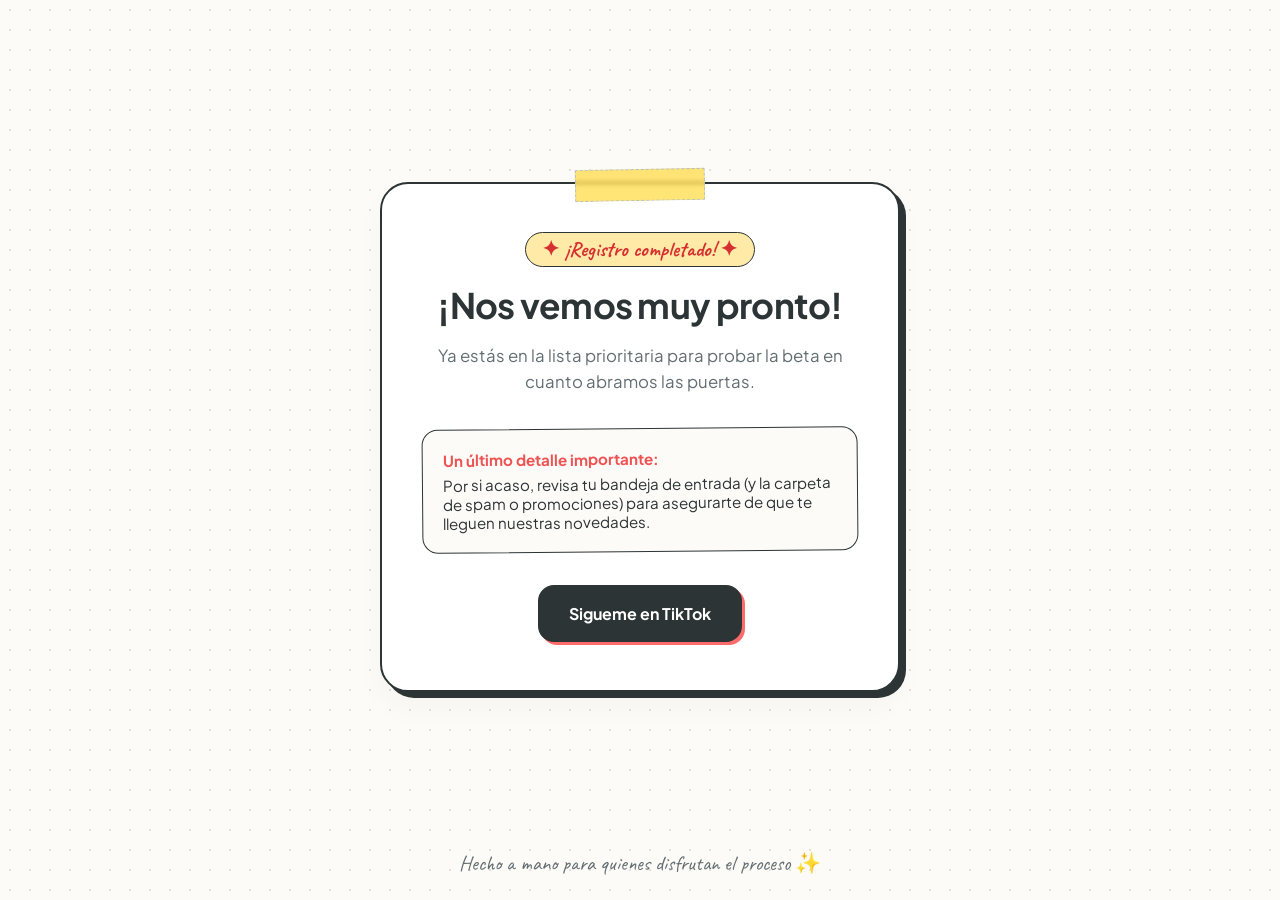
==== gracias.html @ a3b4f9c4 "Add files via upload" ====
<!DOCTYPE html>
<html lang="es">
<head>
    <meta charset="UTF-8">
    <meta name="viewport" content="width=device-width, initial-scale=1.0">
    <title>¡Gracias por unirte! | La libreta</title>
    <!-- Fuentes creativas y limpias -->
    <link rel="preconnect" href="https://fonts.googleapis.com">
    <link rel="preconnect" href="https://fonts.gstatic.com" crossorigin>
    <link href="https://fonts.googleapis.com/css2?family=Caveat:wght@600;700&family=Plus+Jakarta+Sans:wght@400;600;700&display=swap" rel="stylesheet">
    
    <style>
        :root {
            --bg: #FDFBF7; /* Tono papel antiguo/crema */
            --card-bg: #FFFFFF;
            --primary: #FF6B6B; /* Coral suave acuarela */
            --primary-hover: #EE5253;
            --accent-yellow: #FFD93D;
            --text-main: #2D3436;
            --text-muted: #636E72;
            --border-sketch: 2px solid #2D3436;
        }

        * {
            box-sizing: border-box;
            margin: 0;
            padding: 0;
        }

        body {
            background-color: var(--bg);
            background-image: radial-gradient(#E5E0D8 1px, transparent 1px);
            background-size: 20px 20px;
            color: var(--text-main);
            font-family: 'Plus Jakarta Sans', sans-serif;
            min-height: 100vh;
            display: flex;
            flex-direction: column;
            overflow-x: hidden;
        }

        header {
            padding: 2rem 1.5rem 1rem;
            text-align: center;
        }

        .logo {
            font-family: 'Caveat', cursive;
            font-size: 3rem;
            font-weight: 700;
            color: var(--text-main);
            text-decoration: none;
            display: inline-block;
            transform: rotate(-2deg);
        }

        main {
            flex: 1;
            display: flex;
            align-items: center;
            justify-content: center;
            padding: 1.5rem;
        }

        .card {
            max-width: 520px;
            width: 100%;
            background: var(--card-bg);
            padding: 3rem 2.5rem;
            border-radius: 28px;
            border: var(--border-sketch);
            box-shadow: 6px 6px 0px #2D3436, 0 15px 30px rgba(0,0,0,0.03);
            text-align: center;
            position: relative;
        }

        .tape {
            position: absolute;
            top: -15px;
            left: 50%;
            transform: translateX(-50%) rotate(-1deg);
            width: 130px;
            height: 32px;
            background-color: rgba(255, 217, 61, 0.7);
            border: 1px dashed #B2BEC3;
            backdrop-filter: blur(2px);
        }

        .badge {
            display: inline-block;
            background-color: #FFEAA7;
            color: #D63031;
            font-family: 'Caveat', cursive;
            font-size: 1.3rem;
            font-weight: 700;
            padding: 0.2rem 1rem;
            border-radius: 20px;
            margin-bottom: 1rem;
            border: 1.5px solid #2D3436;
        }

        h1 {
            font-size: 2.2rem;
            font-weight: 700;
            line-height: 1.25;
            margin-bottom: 1rem;
            letter-spacing: -0.02em;
        }

        p.subtitle {
            color: var(--text-muted);
            font-size: 1.05rem;
            margin-bottom: 2rem;
            line-height: 1.6;
        }

        .info-box {
            background-color: #FDFBF7;
            border: 1.5px solid #2D3436;
            border-radius: 16px;
            padding: 1.25rem;
            text-align: left;
            margin-bottom: 2rem;
            font-size: 0.95rem;
            color: var(--text-main);
            transform: rotate(-0.5deg);
        }

        .info-box strong {
            display: block;
            margin-bottom: 0.4rem;
            color: var(--primary-hover);
        }

        .btn-tiktok {
            display: inline-block;
            background-color: #2D3436;
            color: white;
            border: var(--border-sketch);
            padding: 1rem 1.8rem;
            border-radius: 16px;
            font-size: 1rem;
            font-weight: 700;
            text-decoration: none;
            box-shadow: 3px 3px 0px #FF6B6B;
            transition: all 0.15s ease;
        }

        .btn-tiktok:hover {
            transform: translate(-2px, -2px);
            box-shadow: 5px 5px 0px #FF6B6B;
        }

        footer {
            text-align: center;
            padding: 1.5rem;
            font-family: 'Caveat', cursive;
            font-size: 1.3rem;
            color: var(--text-muted);
        }
    </style>
</head>
<body>

    <header>
    </header>

    <main>
        <div class="card">
            <div class="tape"></div>
            
            <span class="badge">✦ ¡Registro completado! ✦</span>
            
            <h1>¡Nos vemos muy pronto!</h1>
            
            <p class="subtitle">
                Ya estás en la lista prioritaria para probar la beta en cuanto abramos las puertas.
            </p>

            <div class="info-box">
                <strong>Un último detalle importante:</strong>
                Por si acaso, revisa tu bandeja de entrada (y la carpeta de spam o promociones) para asegurarte de que te lleguen nuestras novedades.
            </div>

            <!-- Cambia la URL por el enlace directo a tu perfil de TikTok -->
            <a href="https://www.tiktok.com/@eainhoa" target="_blank" class="btn-tiktok">
                Sigueme en TikTok
            </a>
        </div>
    </main>

    <footer>
        <p>Hecho a mano para quienes disfrutan el proceso ✨</p>
    </footer>

</body>
</html>
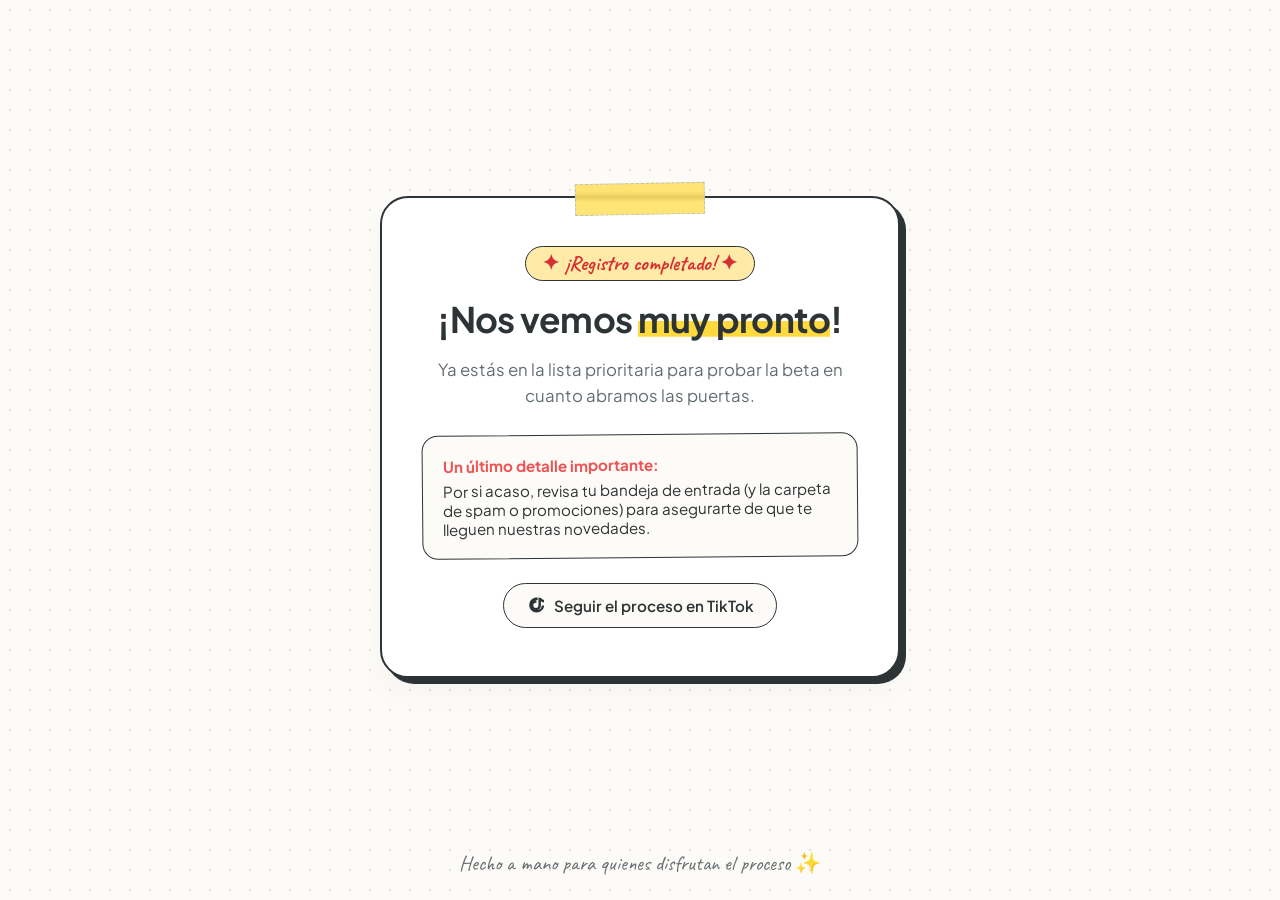
==== commit 346e2bdf: "Add files via upload version 1" ====
--- a/gracias.html
+++ b/gracias.html
@@ -3,7 +3,7 @@
 <head>
     <meta charset="UTF-8">
     <meta name="viewport" content="width=device-width, initial-scale=1.0">
-    <title>¡Gracias por unirte! | La libreta</title>
+    <title>¡Gracias por unirte! </title>
     <!-- Fuentes creativas y limpias -->
     <link rel="preconnect" href="https://fonts.googleapis.com">
     <link rel="preconnect" href="https://fonts.gstatic.com" crossorigin>
@@ -107,10 +107,17 @@
             letter-spacing: -0.02em;
         }
 
+        h1 .highlight {
+            background: linear-gradient(120deg, #FFD93D 0%, #FFD93D 100%);
+            background-repeat: no-repeat;
+            background-size: 100% 35%;
+            background-position: 0 88%;
+        }
+
         p.subtitle {
             color: var(--text-muted);
             font-size: 1.05rem;
-            margin-bottom: 2rem;
+            margin-bottom: 1.5rem;
             line-height: 1.6;
         }
 
@@ -120,7 +127,7 @@
             border-radius: 16px;
             padding: 1.25rem;
             text-align: left;
-            margin-bottom: 2rem;
+            margin-bottom: 1.5rem;
             font-size: 0.95rem;
             color: var(--text-main);
             transform: rotate(-0.5deg);
@@ -132,23 +139,33 @@
             color: var(--primary-hover);
         }
 
-        .btn-tiktok {
-            display: inline-block;
-            background-color: #2D3436;
-            color: white;
-            border: var(--border-sketch);
-            padding: 1rem 1.8rem;
-            border-radius: 16px;
-            font-size: 1rem;
-            font-weight: 700;
+        /* Enlace a TikTok estilizado y sutil */
+        .social-link {
+            display: inline-flex;
+            align-items: center;
+            justify-content: center;
+            gap: 0.6rem;
+            background-color: #FDFBF7;
+            color: var(--text-main);
+            border: 1.5px solid #2D3436;
+            padding: 0.75rem 1.4rem;
+            border-radius: 50px;
+            font-size: 0.95rem;
+            font-weight: 600;
             text-decoration: none;
-            box-shadow: 3px 3px 0px #FF6B6B;
-            transition: all 0.15s ease;
-        }
-
-        .btn-tiktok:hover {
-            transform: translate(-2px, -2px);
-            box-shadow: 5px 5px 0px #FF6B6B;
+            transition: all 0.2s ease;
+        }
+
+        .social-link:hover {
+            background-color: #FFEAA7;
+            transform: translateY(-2px);
+            box-shadow: 2px 2px 0px #2D3436;
+        }
+
+        .social-link svg {
+            width: 18px;
+            height: 18px;
+            fill: currentColor;
         }
 
         footer {
@@ -171,7 +188,7 @@
             
             <span class="badge">✦ ¡Registro completado! ✦</span>
             
-            <h1>¡Nos vemos muy pronto!</h1>
+            <h1>¡Nos vemos <span class="highlight">muy pronto</span>!</h1>
             
             <p class="subtitle">
                 Ya estás en la lista prioritaria para probar la beta en cuanto abramos las puertas.
@@ -182,9 +199,12 @@
                 Por si acaso, revisa tu bandeja de entrada (y la carpeta de spam o promociones) para asegurarte de que te lleguen nuestras novedades.
             </div>
 
-            <!-- Cambia la URL por el enlace directo a tu perfil de TikTok -->
-            <a href="https://www.tiktok.com/@eainhoa" target="_blank" class="btn-tiktok">
-                Sigueme en TikTok
+            <!-- Enlace sutil estilo píldora para TikTok -->
+            <a href="https://www.tiktok.com/@eainhoa" target="_blank" class="social-link">
+                <svg viewBox="0 0 24 24">
+                    <path d="M12.525 2.015a.056.056 0 0 0-.01 0 10.021 10.021 0 0 0-8.232 9.948c0 5.523 4.477 10 10 10 5.253 0 9.564-4.045 9.967-9.213a.057.057 0 0 0-.057-.061h-3.136a.057.057 0 0 0-.057.052 6.786 6.786 0 0 1-6.717 6.136 6.72 6.72 0 0 1-6.72-6.72 6.72 6.72 0 0 1 6.72-6.72c.42 0 .83.039 1.229.114a.058.058 0 0 0 .068-.057V2.072a.057.057 0 0 0-.055-.057zM16.65 2.015a.057.057 0 0 0-.057.057v10.384a3.42 3.42 0 1 1-3.42-3.42c.245 0 .484.026.715.075a.057.057 0 0 0 .068-.056V5.882a.057.057 0 0 0-.045-.056 6.63 6.63 0 0 0-.738-.041 6.72 6.72 0 0 0-6.72 6.72 6.72 6.72 0 0 0 6.72 6.72 6.72 6.72 0 0 0 6.72-6.72V7.126a9.92 9.92 0 0 0 5.373 1.572.057.057 0 0 0 .057-.057V5.452a.057.057 0 0 0-.057-.057 6.63 6.63 0 0 1-5.326-2.58.057.057 0 0 0-.045-.022z"/>
+                </svg>
+                <span>Seguir el proceso en TikTok</span>
             </a>
         </div>
     </main>
